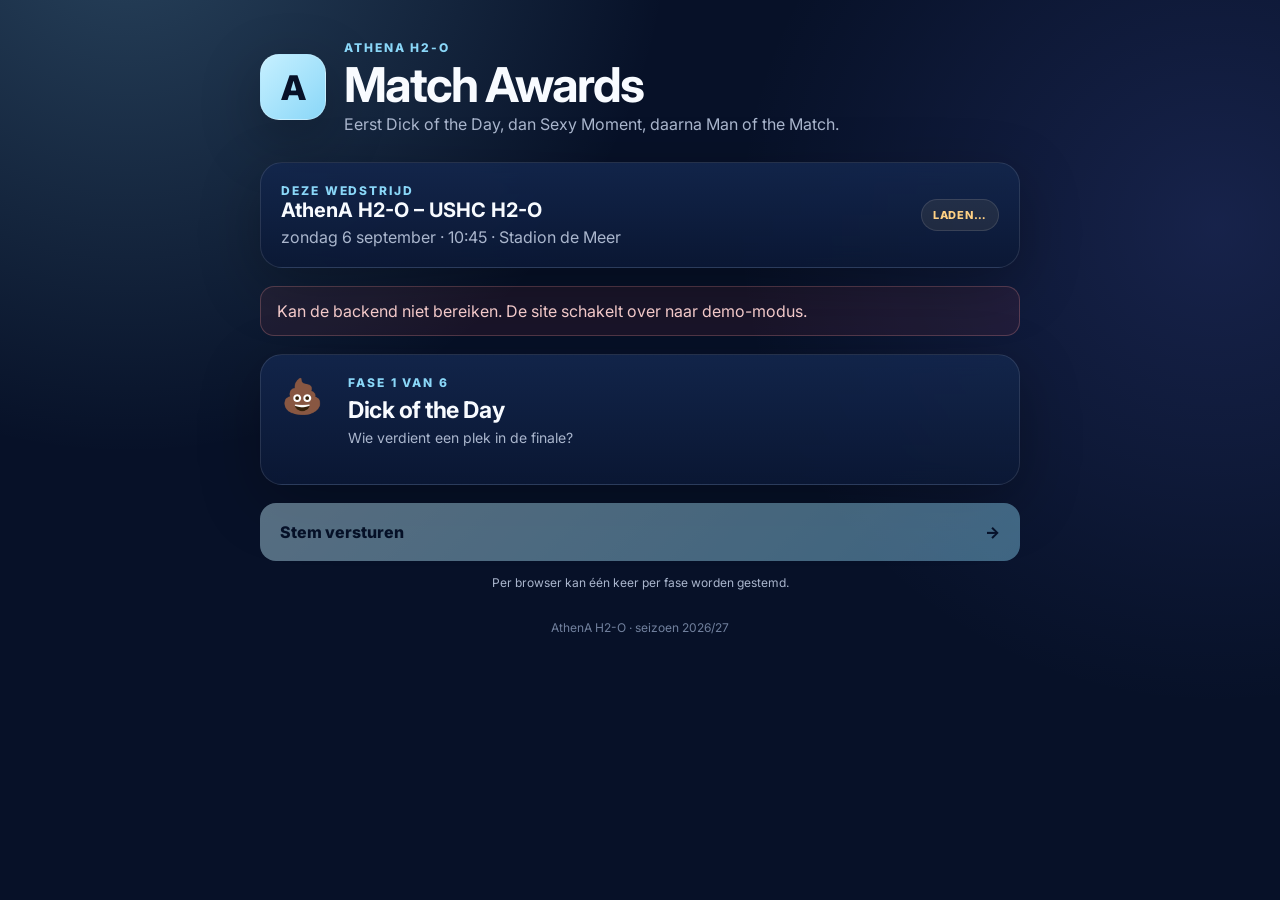
==== index.html @ 62159817 "Switch voting UI to sequential award phases" ====
<!doctype html>
<html lang="nl">
<head>
  <meta charset="utf-8" />
  <meta name="viewport" content="width=device-width, initial-scale=1" />
  <meta name="theme-color" content="#0b1736" />
  <meta name="description" content="Stem op de AthenA H2-O Match Awards." />
  <title>AthenA H2-O · Match Awards</title>
  <link rel="preconnect" href="https://fonts.googleapis.com">
  <link rel="preconnect" href="https://fonts.gstatic.com" crossorigin>
  <link href="https://fonts.googleapis.com/css2?family=Inter:wght@400;600;700;800&display=swap" rel="stylesheet">
  <link rel="stylesheet" href="styles.css" />
</head>
<body>
  <main class="shell">
    <header class="hero">
      <div class="brand-mark" aria-hidden="true">A</div>
      <div>
        <p class="eyebrow">ATHENA H2-O</p>
        <h1>Match Awards</h1>
        <p class="intro">Eerst Dick of the Day, dan Sexy Moment, daarna Man of the Match.</p>
      </div>
    </header>

    <section class="match-card" aria-live="polite">
      <div>
        <p class="eyebrow">DEZE WEDSTRIJD</p>
        <h2 id="match-title">Wedstrijd laden…</h2>
        <p id="match-meta" class="muted"></p>
        <p id="phase-explainer" class="muted"></p>
      </div>
      <span id="status-pill" class="pill">Laden…</span>
    </section>

    <div id="message" class="message hidden" role="status"></div>

    <form id="vote-form" class="vote-form" novalidate>
      <section class="award-card">
        <div class="award-heading">
          <span id="award-emoji" class="emoji" aria-hidden="true">💩</span>
          <div>
            <p id="phase-step" class="step">FASE 1 VAN 6</p>
            <h2 id="award-title">Dick of the Day</h2>
            <p id="award-help">Wie verdient een plek in de finale?</p>
          </div>
        </div>
        <div id="award-options" class="option-grid" role="radiogroup" aria-label="Spelerkeuze"></div>
      </section>

      <section id="voter-code-wrap" class="award-card compact hidden">
        <div class="field">
          <label for="voter-code">Stemcode</label>
          <input id="voter-code" type="text" autocomplete="one-time-code" maxlength="16" placeholder="Bijv. K7M2Q9" />
        </div>
      </section>

      <button id="submit-button" class="submit-button" type="submit" disabled>
        <span>Stem versturen</span>
        <span aria-hidden="true">→</span>
      </button>
      <p class="privacy-note">Per browser kan één keer per fase worden gestemd.</p>
    </form>

    <section id="success-card" class="success-card hidden" aria-live="polite">
      <div class="success-icon" aria-hidden="true">✓</div>
      <h2>Stem binnen</h2>
      <p id="success-message">Je stem is opgeslagen.</p>
    </section>

    <footer><p>AthenA H2-O · seizoen 2026/27</p></footer>
  </main>

  <iframe id="post-target" name="post-target" title="Stemverwerking" class="hidden-frame"></iframe>
  <form id="post-form" method="post" target="post-target" class="hidden">
    <input id="post-payload" type="hidden" name="payload" />
  </form>

  <script src="config.js"></script>
  <script src="app.js"></script>
</body>
</html>
---- styles.css ----
:root {
  --ink: #f8fbff;
  --muted: #aab6cd;
  --navy: #071128;
  --navy-2: #0b1736;
  --panel: rgba(18, 34, 69, 0.78);
  --line: rgba(255,255,255,0.11);
  --accent: #8ad7f8;
  --accent-2: #c6f0ff;
  --good: #8fe6b1;
  --warn: #ffd184;
  --danger: #ff9a9a;
  --shadow: 0 18px 60px rgba(0,0,0,0.28);
}

* { box-sizing: border-box; }
html { color-scheme: dark; }
body {
  margin: 0;
  min-height: 100vh;
  font-family: Inter, system-ui, -apple-system, BlinkMacSystemFont, "Segoe UI", sans-serif;
  color: var(--ink);
  background:
    radial-gradient(circle at 10% -10%, rgba(138,215,248,.25), transparent 34rem),
    radial-gradient(circle at 95% 25%, rgba(106,126,255,.16), transparent 30rem),
    var(--navy);
}

button, input, textarea { font: inherit; }
button { color: inherit; }

.shell {
  width: min(760px, calc(100% - 28px));
  margin: 0 auto;
  padding: 40px 0 56px;
}

.hero {
  display: flex;
  gap: 18px;
  align-items: center;
  margin-bottom: 28px;
}

.brand-mark {
  width: 66px;
  height: 66px;
  border: 1px solid rgba(255,255,255,.24);
  border-radius: 19px;
  display: grid;
  place-items: center;
  font-size: 34px;
  font-weight: 800;
  color: var(--navy);
  background: linear-gradient(135deg, var(--accent-2), var(--accent));
  box-shadow: var(--shadow);
}

.eyebrow, .step {
  margin: 0 0 6px;
  color: var(--accent);
  font-size: 12px;
  font-weight: 800;
  letter-spacing: .16em;
}

h1, h2, p { margin-top: 0; }
h1 { margin-bottom: 5px; font-size: clamp(32px, 7vw, 48px); line-height: 1; letter-spacing: -.04em; }
.intro, .muted { color: var(--muted); }
.intro { margin: 0; }

.match-card,
.award-card,
.success-card {
  border: 1px solid var(--line);
  background: linear-gradient(180deg, rgba(19,38,76,.92), rgba(11,24,53,.90));
  box-shadow: var(--shadow);
  backdrop-filter: blur(12px);
}

.match-card {
  display: flex;
  justify-content: space-between;
  gap: 20px;
  align-items: center;
  padding: 20px;
  border-radius: 22px;
  margin-bottom: 18px;
}

.match-card h2 { margin-bottom: 5px; font-size: 20px; }
.match-card p { margin-bottom: 0; }

.pill {
  flex: 0 0 auto;
  padding: 8px 11px;
  border-radius: 999px;
  border: 1px solid var(--line);
  font-size: 11px;
  font-weight: 800;
  letter-spacing: .08em;
  text-transform: uppercase;
  color: var(--warn);
  background: rgba(255,209,132,.08);
}
.pill.open { color: var(--good); background: rgba(143,230,177,.08); }
.pill.closed { color: var(--muted); background: rgba(255,255,255,.04); }

.message {
  margin: 18px 0;
  padding: 14px 16px;
  border: 1px solid rgba(255,154,154,.25);
  border-radius: 14px;
  color: #ffd4d4;
  background: rgba(255,80,80,.08);
}
.hidden { display: none !important; }

.vote-form { display: grid; gap: 18px; }
.award-card { border-radius: 22px; padding: 20px; }
.award-card.compact { padding: 18px 20px; }
.award-heading {
  display: grid;
  grid-template-columns: 52px 1fr;
  gap: 15px;
  align-items: start;
  margin-bottom: 18px;
}
.award-heading h2 { margin-bottom: 5px; font-size: 23px; letter-spacing: -.02em; }
.award-heading p:last-child { margin: 0; color: var(--muted); font-size: 14px; }
.emoji { font-size: 34px; line-height: 1; padding-top: 4px; }

.option-grid {
  display: grid;
  grid-template-columns: repeat(2, minmax(0, 1fr));
  gap: 10px;
}
.option {
  position: relative;
}
.option input {
  position: absolute;
  opacity: 0;
  pointer-events: none;
}
.option label {
  min-height: 48px;
  display: flex;
  align-items: center;
  justify-content: center;
  text-align: center;
  padding: 11px 12px;
  border: 1px solid var(--line);
  border-radius: 13px;
  color: #dce5f4;
  background: rgba(255,255,255,.035);
  cursor: pointer;
  transition: transform .12s ease, border-color .12s ease, background .12s ease;
}
.option label:hover { transform: translateY(-1px); border-color: rgba(138,215,248,.45); }
.option input:checked + label {
  border-color: var(--accent);
  color: #061229;
  background: linear-gradient(135deg, var(--accent-2), var(--accent));
  font-weight: 800;
}
.option input:focus-visible + label { outline: 3px solid rgba(138,215,248,.25); outline-offset: 2px; }

.field { display: grid; gap: 8px; }
.field label { font-weight: 700; }
.field input,
.field textarea {
  width: 100%;
  border: 1px solid var(--line);
  border-radius: 13px;
  color: var(--ink);
  background: rgba(255,255,255,.04);
  padding: 13px 14px;
  outline: none;
}
.field textarea { min-height: 100px; resize: vertical; }
.field input:focus,
.field textarea:focus { border-color: var(--accent); box-shadow: 0 0 0 3px rgba(138,215,248,.12); }
.hint, .privacy-note { color: var(--muted); font-size: 12px; }
.hint { margin: 0; }
.privacy-note { text-align: center; margin: -5px 10px 0; line-height: 1.5; }

.submit-button {
  width: 100%;
  min-height: 58px;
  display: flex;
  align-items: center;
  justify-content: space-between;
  border: 0;
  border-radius: 16px;
  padding: 0 20px;
  color: #061229;
  background: linear-gradient(135deg, var(--accent-2), var(--accent));
  font-weight: 800;
  cursor: pointer;
  box-shadow: 0 14px 36px rgba(88,184,224,.18);
}
.submit-button:disabled { opacity: .42; cursor: not-allowed; box-shadow: none; }

.success-card {
  border-radius: 24px;
  text-align: center;
  padding: 38px 24px;
}
.success-icon {
  width: 58px;
  height: 58px;
  display: grid;
  place-items: center;
  margin: 0 auto 16px;
  border-radius: 50%;
  color: #062816;
  background: var(--good);
  font-size: 28px;
  font-weight: 900;
}
.success-card h2 { font-size: 30px; margin-bottom: 8px; }
.success-card p { color: var(--muted); margin-bottom: 0; }

footer { padding: 28px 0 0; text-align: center; color: #71809d; font-size: 12px; }
.hidden-frame { width: 0; height: 0; border: 0; position: absolute; }

@media (max-width: 560px) {
  .shell { width: min(100% - 20px, 760px); padding-top: 24px; }
  .hero { align-items: flex-start; }
  .brand-mark { width: 54px; height: 54px; border-radius: 15px; font-size: 28px; }
  .match-card { align-items: flex-start; }
  .option-grid { grid-template-columns: 1fr; }
  .award-card { padding: 17px; }
  .award-heading { grid-template-columns: 44px 1fr; }
  .emoji { font-size: 29px; }
}
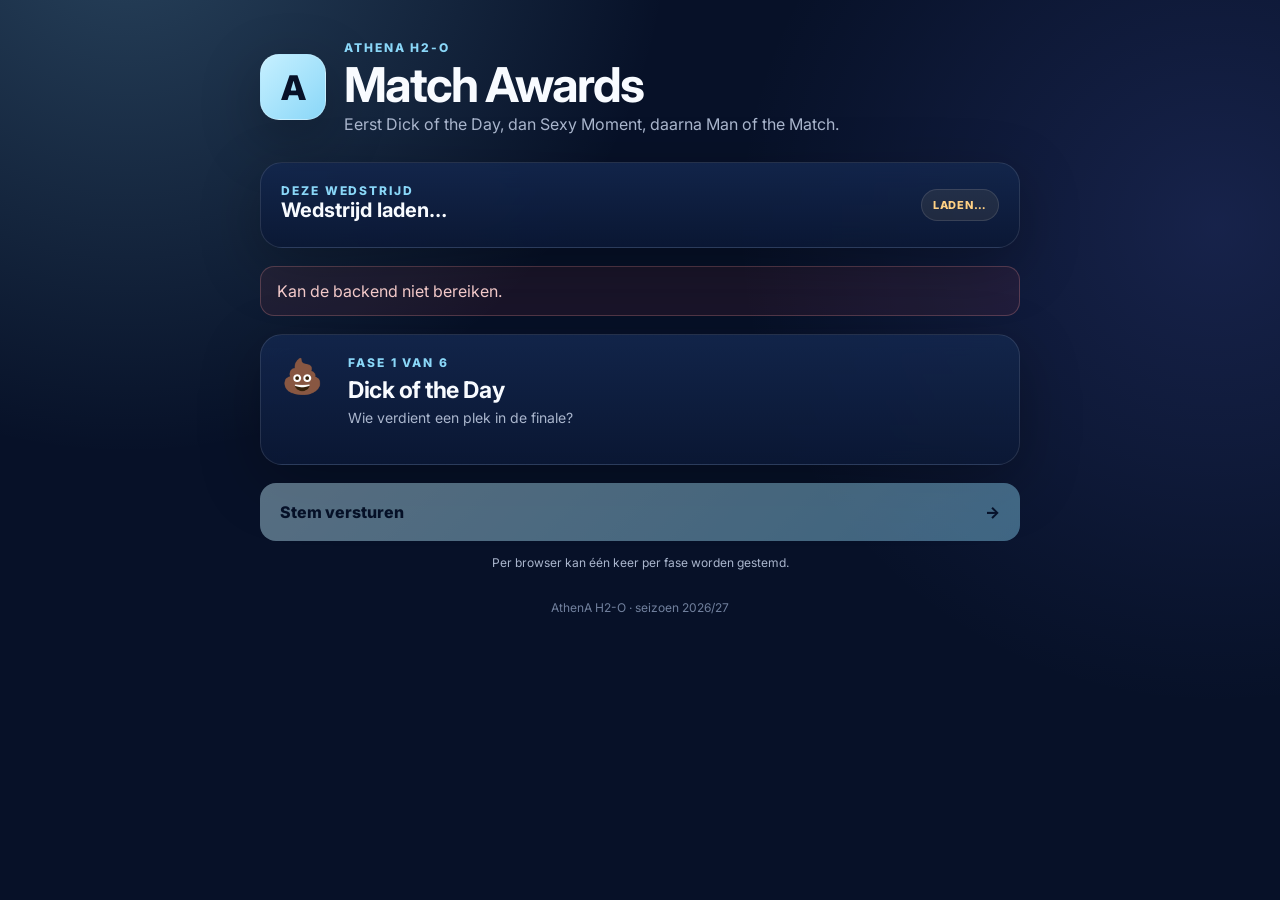
==== commit 7c94ee31: "Add Dick of the Day award ceremony" ====
--- a/index.html
+++ b/index.html
@@ -30,6 +30,28 @@
         <p id="phase-explainer" class="muted"></p>
       </div>
       <span id="status-pill" class="pill">Laden…</span>
+    </section>
+
+    <section id="dotd-ceremony" class="ceremony-card hidden" aria-live="polite">
+      <div class="ceremony-copy">
+        <p class="eyebrow">💩 DICK OF THE DAY</p>
+        <p class="ceremony-kicker">En de winnaar is…</p>
+        <h2 id="dotd-winner-name">—</h2>
+        <p id="dotd-winner-votes" class="ceremony-votes"></p>
+      </div>
+      <div class="ceremony-video">
+        <iframe
+          id="dotd-video"
+          title="Dick of the Day uitreiking"
+          loading="lazy"
+          allowtransparency="true"
+          allowfullscreen
+          frameborder="0"
+          scrolling="no"
+          src="https://www.instagram.com/reel/DUijmZRjo1A/embed/">
+        </iframe>
+        <a class="instagram-link" href="https://www.instagram.com/reel/DUijmZRjo1A/" target="_blank" rel="noopener noreferrer">Bekijk de video op Instagram ↗</a>
+      </div>
     </section>
 
     <div id="message" class="message hidden" role="status"></div>
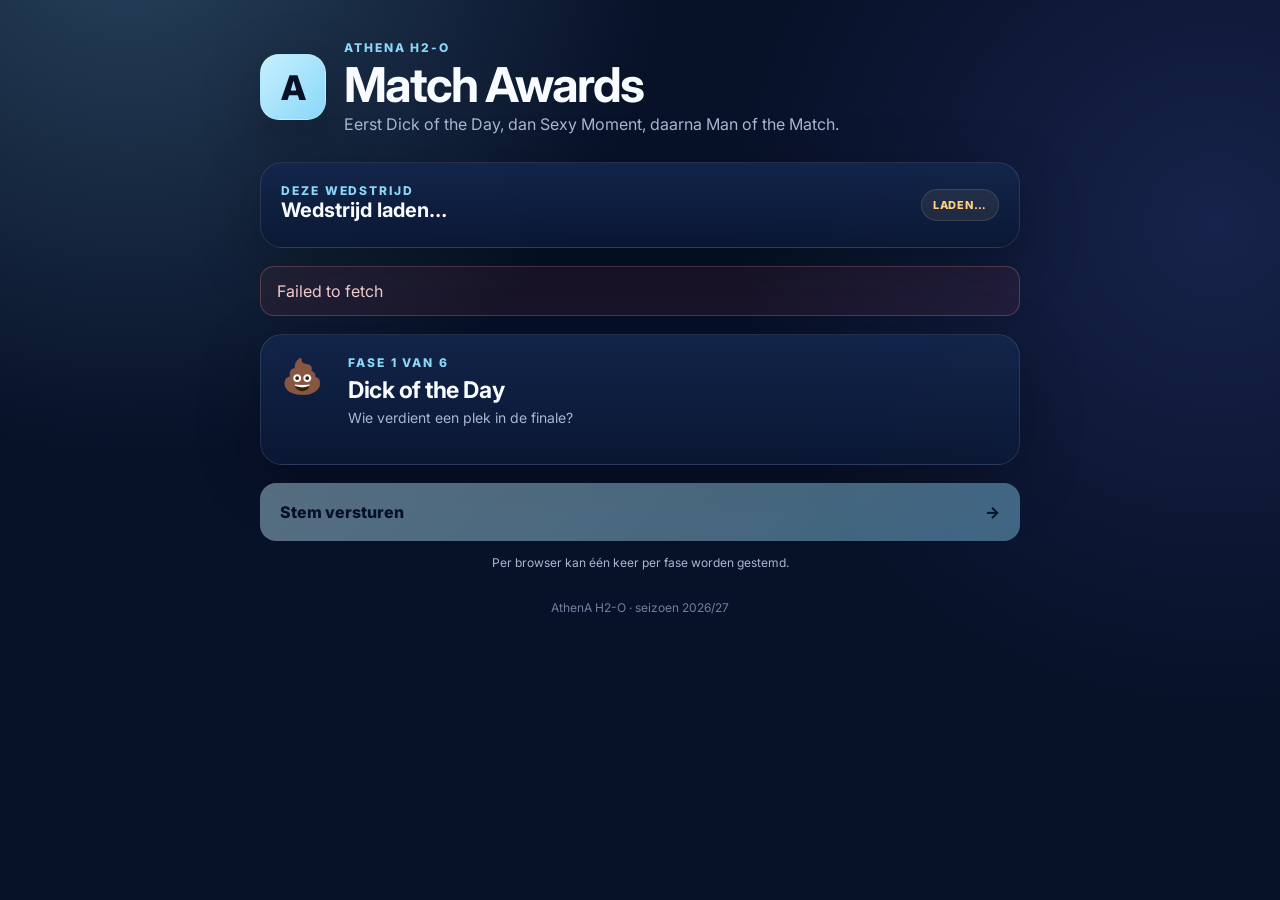
==== commit e36decc0: "Bust app cache after vote reset fix" ====
--- a/index.html
+++ b/index.html
@@ -10,94 +10,25 @@
   <link rel="preconnect" href="https://fonts.gstatic.com" crossorigin>
   <link href="https://fonts.googleapis.com/css2?family=Inter:wght@400;600;700;800&display=swap" rel="stylesheet">
   <link rel="stylesheet" href="styles.css" />
+  <link rel="stylesheet" href="motm.css" />
 </head>
 <body>
   <main class="shell">
-    <header class="hero">
-      <div class="brand-mark" aria-hidden="true">A</div>
-      <div>
-        <p class="eyebrow">ATHENA H2-O</p>
-        <h1>Match Awards</h1>
-        <p class="intro">Eerst Dick of the Day, dan Sexy Moment, daarna Man of the Match.</p>
-      </div>
-    </header>
-
-    <section class="match-card" aria-live="polite">
-      <div>
-        <p class="eyebrow">DEZE WEDSTRIJD</p>
-        <h2 id="match-title">Wedstrijd laden…</h2>
-        <p id="match-meta" class="muted"></p>
-        <p id="phase-explainer" class="muted"></p>
-      </div>
-      <span id="status-pill" class="pill">Laden…</span>
+    <header class="hero"><div class="brand-mark" aria-hidden="true">A</div><div><p class="eyebrow">ATHENA H2-O</p><h1>Match Awards</h1><p class="intro">Eerst Dick of the Day, dan Sexy Moment, daarna Man of the Match.</p></div></header>
+    <section class="match-card" aria-live="polite"><div><p class="eyebrow">DEZE WEDSTRIJD</p><h2 id="match-title">Wedstrijd laden…</h2><p id="match-meta" class="muted"></p><p id="phase-explainer" class="muted"></p></div><span id="status-pill" class="pill">Laden…</span></section>
+    <section id="final-ceremonies" class="final-ceremonies hidden" aria-live="polite">
+      <div class="final-heading"><p class="eyebrow">FASE 7 · UITREIKING</p><h2>De winnaars zijn bekend</h2><p>Alle drie de awards worden pas getoond nadat de admin de stemming heeft afgesloten.</p></div>
+      <section id="dotd-ceremony" class="ceremony-card"><div class="ceremony-copy"><p class="eyebrow">💩 DICK OF THE DAY</p><p class="ceremony-kicker">En de winnaar is…</p><h2 id="dotd-winner-name">—</h2><p id="dotd-winner-votes" class="ceremony-votes"></p></div><div class="dotd-visual-wrap"><img id="dotd-visual" class="dotd-visual" loading="lazy" alt="Dick of the Day uitreiking" /></div></section>
+      <section id="sexy-ceremony" class="sexy-ceremony"><div class="sexy-copy"><p class="eyebrow">🔥 SEXY MOMENT</p><p class="ceremony-kicker">Smooth operator van de wedstrijd…</p><h2 id="sexy-winner-name">—</h2><p id="sexy-winner-votes" class="sexy-votes"></p></div><div class="sexy-visual-wrap"><img id="sexy-visual" class="sexy-visual" loading="lazy" alt="Sexy Moment uitreiking" /><div class="sexy-glow" aria-hidden="true"></div></div></section>
+      <section id="motm-ceremony" class="motm-ceremony"><div id="motm-poster-art" class="motm-poster-art" role="img" aria-label="Man of the Match uitreiking"><div class="motm-poster-shade" aria-hidden="true"></div><div class="motm-dynamic-copy"><p class="motm-team">ATHENA H2-O</p><p class="motm-label">MAN OF THE MATCH</p><h2 id="motm-winner-name">—</h2><p id="motm-winner-votes" class="motm-votes"></p></div></div><p class="motm-caption">🏆 De officiële Man of the Match</p></section>
     </section>
-
-    <section id="dotd-ceremony" class="ceremony-card hidden" aria-live="polite">
-      <div class="ceremony-copy">
-        <p class="eyebrow">💩 DICK OF THE DAY</p>
-        <p class="ceremony-kicker">En de winnaar is…</p>
-        <h2 id="dotd-winner-name">—</h2>
-        <p id="dotd-winner-votes" class="ceremony-votes"></p>
-      </div>
-      <div class="ceremony-video">
-        <iframe
-          id="dotd-video"
-          title="Dick of the Day uitreiking"
-          loading="lazy"
-          allowtransparency="true"
-          allowfullscreen
-          frameborder="0"
-          scrolling="no"
-          src="https://www.instagram.com/reel/DUijmZRjo1A/embed/">
-        </iframe>
-        <a class="instagram-link" href="https://www.instagram.com/reel/DUijmZRjo1A/" target="_blank" rel="noopener noreferrer">Bekijk de video op Instagram ↗</a>
-      </div>
-    </section>
-
     <div id="message" class="message hidden" role="status"></div>
-
-    <form id="vote-form" class="vote-form" novalidate>
-      <section class="award-card">
-        <div class="award-heading">
-          <span id="award-emoji" class="emoji" aria-hidden="true">💩</span>
-          <div>
-            <p id="phase-step" class="step">FASE 1 VAN 6</p>
-            <h2 id="award-title">Dick of the Day</h2>
-            <p id="award-help">Wie verdient een plek in de finale?</p>
-          </div>
-        </div>
-        <div id="award-options" class="option-grid" role="radiogroup" aria-label="Spelerkeuze"></div>
-      </section>
-
-      <section id="voter-code-wrap" class="award-card compact hidden">
-        <div class="field">
-          <label for="voter-code">Stemcode</label>
-          <input id="voter-code" type="text" autocomplete="one-time-code" maxlength="16" placeholder="Bijv. K7M2Q9" />
-        </div>
-      </section>
-
-      <button id="submit-button" class="submit-button" type="submit" disabled>
-        <span>Stem versturen</span>
-        <span aria-hidden="true">→</span>
-      </button>
-      <p class="privacy-note">Per browser kan één keer per fase worden gestemd.</p>
-    </form>
-
-    <section id="success-card" class="success-card hidden" aria-live="polite">
-      <div class="success-icon" aria-hidden="true">✓</div>
-      <h2>Stem binnen</h2>
-      <p id="success-message">Je stem is opgeslagen.</p>
-    </section>
-
+    <form id="vote-form" class="vote-form" novalidate><section class="award-card"><div class="award-heading"><span id="award-emoji" class="emoji" aria-hidden="true">💩</span><div><p id="phase-step" class="step">FASE 1 VAN 6</p><h2 id="award-title">Dick of the Day</h2><p id="award-help">Wie verdient een plek in de finale?</p></div></div><div id="award-options" class="option-grid" role="radiogroup" aria-label="Spelerkeuze"></div></section><section id="voter-code-wrap" class="award-card compact hidden"><div class="field"><label for="voter-code">Stemcode</label><input id="voter-code" type="text" autocomplete="one-time-code" maxlength="16" placeholder="Bijv. K7M2Q9" /></div></section><button id="submit-button" class="submit-button" type="submit" disabled><span>Stem versturen</span><span aria-hidden="true">→</span></button><p class="privacy-note">Per browser kan één keer per fase worden gestemd.</p></form>
+    <section id="success-card" class="success-card hidden" aria-live="polite"><div class="success-icon" aria-hidden="true">✓</div><h2>Stem binnen</h2><p id="success-message">Je stem is opgeslagen.</p></section>
     <footer><p>AthenA H2-O · seizoen 2026/27</p></footer>
   </main>
-
-  <iframe id="post-target" name="post-target" title="Stemverwerking" class="hidden-frame"></iframe>
-  <form id="post-form" method="post" target="post-target" class="hidden">
-    <input id="post-payload" type="hidden" name="payload" />
-  </form>
-
-  <script src="config.js"></script>
-  <script src="app.js"></script>
+  <iframe id="post-target" name="post-target" title="Stemverwerking" class="hidden-frame"></iframe><form id="post-form" method="post" target="post-target" class="hidden"><input id="post-payload" type="hidden" name="payload" /></form>
+  <script src="config.js?v=5"></script>
+  <script src="app.js?v=5"></script>
 </body>
 </html>
--- a/styles.css
+++ b/styles.css
@@ -71,7 +71,9 @@
 
 .match-card,
 .award-card,
-.success-card {
+.success-card,
+.ceremony-card,
+.sexy-ceremony {
   border: 1px solid var(--line);
   background: linear-gradient(180deg, rgba(19,38,76,.92), rgba(11,24,53,.90));
   box-shadow: var(--shadow);
@@ -90,6 +92,104 @@
 
 .match-card h2 { margin-bottom: 5px; font-size: 20px; }
 .match-card p { margin-bottom: 0; }
+
+.final-heading {
+  text-align: center;
+  margin: 8px 0 22px;
+}
+.final-heading h2 { font-size: clamp(30px, 7vw, 46px); margin-bottom: 8px; }
+.final-heading p:last-child { color: var(--muted); }
+
+.ceremony-card {
+  border-radius: 24px;
+  padding: 22px;
+  margin: 0 0 18px;
+  overflow: hidden;
+}
+.ceremony-copy { text-align: center; margin-bottom: 18px; }
+.ceremony-copy .eyebrow { color: var(--warn); }
+.ceremony-kicker { margin-bottom: 8px; color: var(--muted); font-weight: 700; }
+.ceremony-copy h2 { margin-bottom: 8px; font-size: clamp(34px, 8vw, 56px); letter-spacing: -.04em; }
+.ceremony-votes { margin: 0; color: var(--warn); font-size: 18px; font-weight: 800; }
+.dotd-visual-wrap {
+  width: min(100%, 430px);
+  margin: 0 auto;
+}
+.dotd-visual {
+  display: block;
+  width: 100%;
+  aspect-ratio: 1 / 1;
+  object-fit: cover;
+  border-radius: 20px;
+  border: 1px solid rgba(255,209,132,.22);
+  box-shadow: 0 24px 60px rgba(0,0,0,.36);
+}
+
+.sexy-ceremony {
+  position: relative;
+  overflow: hidden;
+  border-radius: 26px;
+  padding: 22px;
+  margin: 0 0 18px;
+  background:
+    radial-gradient(circle at 50% 0%, rgba(255,87,167,.23), transparent 45%),
+    linear-gradient(180deg, rgba(36,17,56,.95), rgba(11,24,53,.95));
+}
+.sexy-copy {
+  position: relative;
+  z-index: 2;
+  text-align: center;
+  margin-bottom: 16px;
+}
+.sexy-copy .eyebrow { color: #ff9dd0; }
+.sexy-copy h2 {
+  margin: 4px 0 8px;
+  font-size: clamp(36px, 9vw, 62px);
+  letter-spacing: -.045em;
+  text-shadow: 0 8px 32px rgba(255,72,155,.28);
+}
+.sexy-votes {
+  margin: 0;
+  color: #ffd1e7;
+  font-size: 18px;
+  font-weight: 800;
+}
+.sexy-visual-wrap {
+  position: relative;
+  width: min(100%, 360px);
+  margin: 0 auto;
+  isolation: isolate;
+}
+.sexy-visual {
+  display: block;
+  width: 100%;
+  border-radius: 20px;
+  box-shadow: 0 24px 60px rgba(0,0,0,.36);
+  transform-origin: 50% 70%;
+  animation: sexy-sway 2.6s ease-in-out infinite;
+}
+.sexy-glow {
+  position: absolute;
+  inset: 14% -12% -8%;
+  z-index: -1;
+  border-radius: 50%;
+  background: radial-gradient(circle, rgba(255,73,164,.36), transparent 65%);
+  filter: blur(18px);
+  animation: sexy-pulse 2s ease-in-out infinite;
+}
+.sexy-ceremony.reveal { animation: sexy-reveal .65s cubic-bezier(.2,.8,.2,1); }
+@keyframes sexy-reveal {
+  from { opacity: 0; transform: scale(.94) translateY(18px); }
+  to { opacity: 1; transform: scale(1) translateY(0); }
+}
+@keyframes sexy-sway {
+  0%, 100% { transform: rotate(-1.1deg) scale(1); }
+  50% { transform: rotate(1.1deg) scale(1.018); }
+}
+@keyframes sexy-pulse {
+  0%, 100% { opacity: .55; transform: scale(.96); }
+  50% { opacity: 1; transform: scale(1.06); }
+}
 
 .pill {
   flex: 0 0 auto;
@@ -135,9 +235,7 @@
   grid-template-columns: repeat(2, minmax(0, 1fr));
   gap: 10px;
 }
-.option {
-  position: relative;
-}
+.option { position: relative; }
 .option input {
   position: absolute;
   opacity: 0;
@@ -225,6 +323,10 @@
 footer { padding: 28px 0 0; text-align: center; color: #71809d; font-size: 12px; }
 .hidden-frame { width: 0; height: 0; border: 0; position: absolute; }
 
+@media (prefers-reduced-motion: reduce) {
+  .sexy-visual, .sexy-glow, .sexy-ceremony.reveal { animation: none; }
+}
+
 @media (max-width: 560px) {
   .shell { width: min(100% - 20px, 760px); padding-top: 24px; }
   .hero { align-items: flex-start; }
@@ -234,4 +336,5 @@
   .award-card { padding: 17px; }
   .award-heading { grid-template-columns: 44px 1fr; }
   .emoji { font-size: 29px; }
-}
+  .ceremony-card, .sexy-ceremony { padding: 17px; }
+}
--- a/motm.css
+++ b/motm.css
@@ -0,0 +1,132 @@
+.final-ceremonies {
+  display: grid;
+  gap: 18px;
+  margin-bottom: 20px;
+}
+
+.final-heading {
+  padding: 24px 20px 4px;
+  text-align: center;
+}
+.final-heading h2 {
+  margin-bottom: 8px;
+  font-size: clamp(30px, 7vw, 48px);
+  letter-spacing: -.04em;
+}
+.final-heading p:last-child { color: var(--muted); }
+
+.ceremony-video-link {
+  display: grid;
+  gap: 12px;
+  justify-items: center;
+  text-align: center;
+}
+.ceremony-video-link p { margin: 0; color: var(--muted); }
+.instagram-button {
+  display: inline-flex;
+  align-items: center;
+  justify-content: center;
+  min-height: 50px;
+  padding: 0 18px;
+  border: 1px solid rgba(138,215,248,.35);
+  border-radius: 14px;
+  color: #071128;
+  background: linear-gradient(135deg, var(--accent-2), var(--accent));
+  font-weight: 800;
+  text-decoration: none;
+}
+
+.motm-ceremony {
+  margin: 0 0 20px;
+  text-align: center;
+}
+
+.motm-poster-art {
+  position: relative;
+  width: min(100%, 620px);
+  aspect-ratio: 4 / 5;
+  margin: 0 auto;
+  overflow: hidden;
+  border: 1px solid rgba(255, 217, 120, .28);
+  border-radius: 26px;
+  background-position: center top;
+  background-repeat: no-repeat;
+  background-size: cover;
+  background-color: #0a1735;
+  box-shadow: 0 26px 80px rgba(0, 0, 0, .45), 0 0 50px rgba(75, 138, 255, .12);
+}
+
+.motm-poster-shade {
+  position: absolute;
+  inset: 0;
+  background:
+    linear-gradient(180deg, transparent 0%, transparent 49%, rgba(4, 14, 40, .18) 56%, rgba(4, 14, 40, .94) 69%, rgba(4, 14, 40, .995) 100%),
+    linear-gradient(90deg, rgba(3, 10, 30, .08), transparent 38%, transparent 62%, rgba(3, 10, 30, .08));
+}
+
+.motm-dynamic-copy {
+  position: absolute;
+  z-index: 2;
+  left: 6%;
+  right: 6%;
+  bottom: 5.5%;
+  display: grid;
+  justify-items: center;
+  text-align: center;
+  text-transform: uppercase;
+  text-shadow: 0 3px 18px rgba(0,0,0,.75);
+}
+
+.motm-team {
+  margin: 0 0 7px;
+  color: #e9c977;
+  font-size: clamp(11px, 2.5vw, 15px);
+  font-weight: 800;
+  letter-spacing: .28em;
+}
+
+.motm-label {
+  margin: 0 0 12px;
+  color: #fff;
+  font-size: clamp(18px, 4.4vw, 31px);
+  font-weight: 800;
+  letter-spacing: .08em;
+}
+
+.motm-dynamic-copy h2 {
+  width: 100%;
+  margin: 0;
+  padding: 12px 14px 13px;
+  border: 1px solid rgba(231, 200, 121, .52);
+  border-radius: 10px;
+  color: #f7f9ff;
+  background: linear-gradient(180deg, rgba(19, 43, 88, .96), rgba(9, 25, 58, .98));
+  box-shadow: inset 0 0 30px rgba(91, 151, 255, .12), 0 6px 22px rgba(0,0,0,.35);
+  font-size: clamp(31px, 8vw, 62px);
+  line-height: .98;
+  font-weight: 900;
+  letter-spacing: -.035em;
+  overflow-wrap: anywhere;
+}
+
+.motm-votes {
+  margin: 13px 0 0;
+  color: #f3df9f;
+  font-size: clamp(14px, 3.5vw, 21px);
+  font-weight: 800;
+  letter-spacing: .07em;
+  text-transform: none;
+}
+
+.motm-caption {
+  margin: 12px 0 0;
+  color: var(--muted);
+  font-size: 13px;
+  font-weight: 700;
+}
+
+@media (max-width: 560px) {
+  .motm-poster-art { border-radius: 20px; }
+  .motm-dynamic-copy { left: 5%; right: 5%; bottom: 4.5%; }
+  .motm-dynamic-copy h2 { padding: 10px 10px 11px; }
+}
